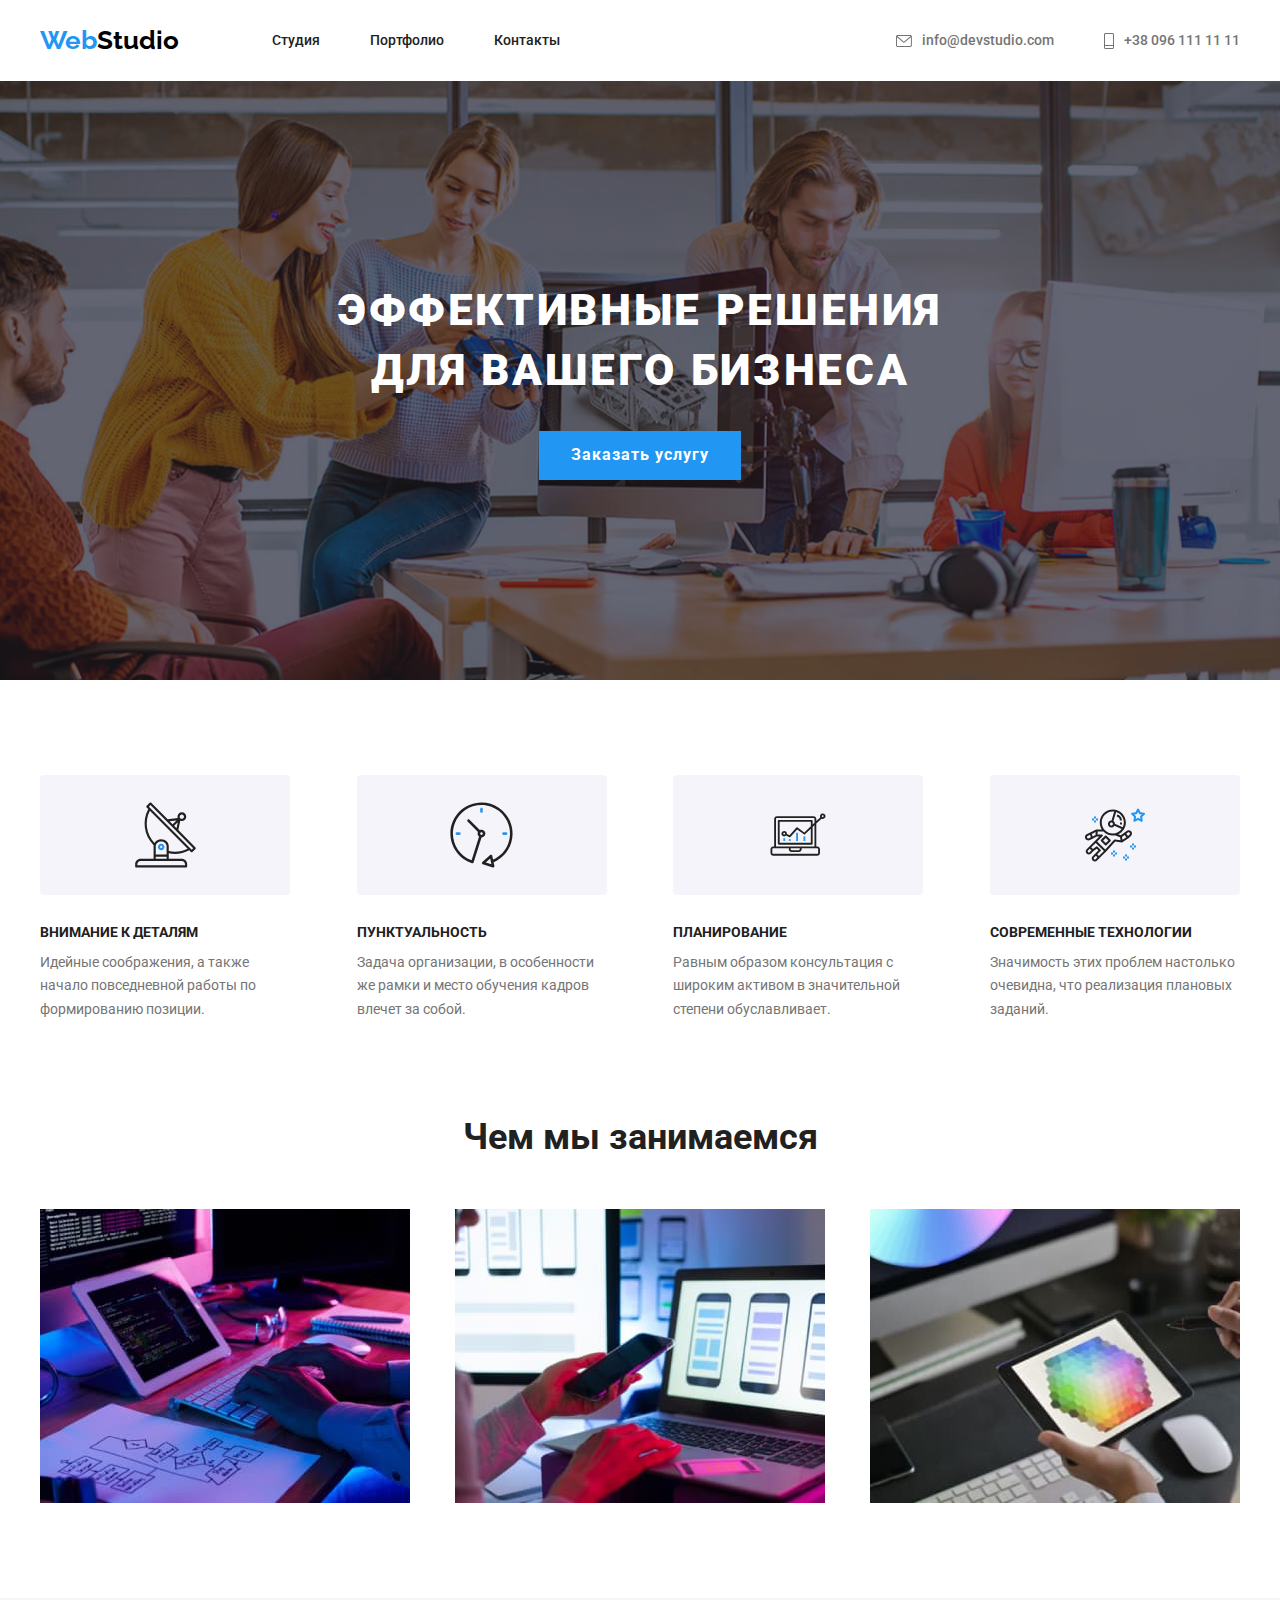
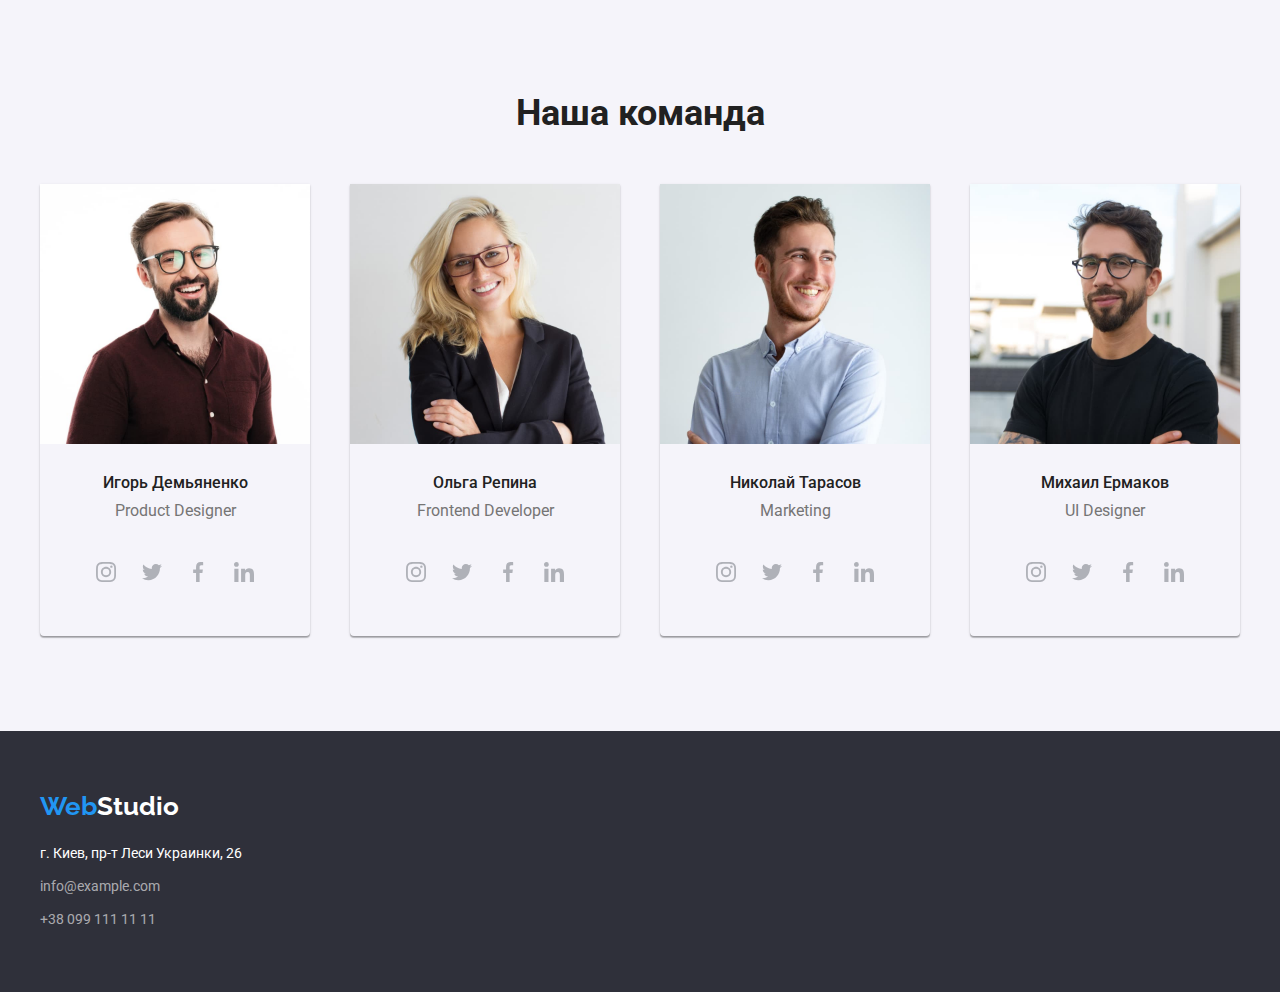
==== index.html @ 2012fc15 "добавил иконки: header, peculiarity, team" ====
<!DOCTYPE html>
<html lang="ru">

<head>
  <meta charset="UTF-8">
  <meta http-equiv="X-UA-Compatible" content="IE=edge">
  <meta name="viewport" content="width=device-width, initial-scale=1.0">
  <title>WebStudio</title>
  <link rel="preconnect" href="https://fonts.googleapis.com">
  <link rel="preconnect" href="https://fonts.gstatic.com" crossorigin>
  <link href="https://fonts.googleapis.com/css2?family=Raleway:wght@700&family=Roboto:wght@400;500;700;900&display=swap"
    rel="stylesheet">
  <link rel="stylesheet" href="css/reset.css">
  <link rel="stylesheet" href="css/style.css">
</head>

<body>
  <header class="header">
    <div class="container">
      <div class="header__inner">
        <a class="header__logo logo" href="./index.html">
          Web<span>Studio</span>
        </a>
        <nav class="header__menu">
          <ul class="header__menu-list">
            <li class="header__menu-item">
              <a class="header__menu-link" href="#">Студия</a>
            </li>
            <li class="header__menu-item">
              <a class="header__menu-link" href="./portfolio.html">Портфолио</a>
            </li>
            <li class="header__menu-item">
              <a class="header__menu-link" href="#">Контакты</a>
            </li>
          </ul>
        </nav>
        <ul class="header__contacts">
          <li class="header__contacts-item">
            <a class="header__contacts-link" href="mailto:info@devstudio.com">
              <svg class="header__contacts-icon" width="16" height="12">
                <use href="./images/sprites/header-defs.svg#icon-email"></use>
              </svg>
              info@devstudio.com
            </a>
          </li>
          <li class="header__contacts-item">
            <a class="header__contacts-link" href="tel:+380961111111">
              <svg class="header__contacts-icon" width="10" height="16">
                <use href="./images/sprites/header-defs.svg#icon-mobile"></use>
              </svg>
              +38 096 111 11 11
            </a>
          </li>
        </ul>
      </div>
    </div>
  </header>
  <main>
    <section class="hero">
      <h1 class="hero__title">Эффективные решения для вашего бизнеса</h1>
      <button class="hero__button" type="button">Заказать услугу</button>
    </section>
    <section class="peculiarity">
      <div class="container">
        <h2 class="visually-hidden">Особенности</h2>
        <ul class="peculiarity__list">
          <li class="peculiarity__item">
            <div class="peculiarity__content">
              <svg class="peculiarity__icon" width="65" height="70">
                <use href="./images/sprites/peculiarity.svg#icon-antenna"></use>
              </svg>
            </div>
            <h3 class="peculiarity__title">
              Внимание к деталям
            </h3>
            <p class="peculiarity__text">
              Идейные соображения, а также начало повседневной работы по формированию позиции.
            </p>
          </li>
          <li class="peculiarity__item">
            <div class="peculiarity__content">
              <svg class="peculiarity__icon" width="65" height="70">
                <use href="./images/sprites/peculiarity.svg#icon-clock"></use>
              </svg>
            </div>
            <h3 class="peculiarity__title">
              Пунктуальность
            </h3>
            <p class="peculiarity__text">
              Задача организации, в особенности же рамки и место обучения кадров влечет за собой.
            </p>
          </li>
          <li class="peculiarity__item">
            <div class="peculiarity__content">
              <svg class="peculiarity__icon" width="70" height="55">
                <use href="./images/sprites/peculiarity.svg#icon-monitor"></use>
              </svg>
            </div>
            <h3 class="peculiarity__title">
              Планирование
            </h3>
            <p class="peculiarity__text">
              Равным образом консультация с широким активом в значительной степени обуславливает.
            </p>
          </li>
          <li class="peculiarity__item">
            <div class="peculiarity__content">
              <svg class="peculiarity__icon" width="60" height="70">
                <use href="./images/sprites/peculiarity.svg#icon-astronaut"></use>
              </svg>
            </div>
            <h3 class="peculiarity__title">
              Современные технологии
            </h3>
            <p class="peculiarity__text">
              Значимость этих проблем настолько очевидна, что реализация плановых заданий.
            </p>
          </li>
        </ul>
      </div>
    </section>
    <section class="business">
      <div class="container">
        <h2 class="business__title title">Чем мы занимаемся</h2>
        <ul class="business__list">
          <li class="business__item">
            <img class="business__img" src="images/dev.jpg" width="370" alt="изображение разработки">
          </li>
          <li class="business__item">
            <img class="business__img" src="images/device.jpg" width="370" alt="изображение совместимости гаджетов">
          </li>
          <li class="business__item">
            <img class="business__img" src="images/function.jpg" width="370" alt="изображение функционала">
          </li>
        </ul>
      </div>
    </section>
    <section class="team">
      <div class="container">
        <h2 class="team__title title">Наша команда</h2>
        <ul class="team__list">
          <li class="team__item">
            <img class="team__img" src="./images/team-1.jpg" width="270" alt="изображение специалиста">
            <div class="team__inner">
              <h3 class="team__title-name">
                Игорь Демьяненко
              </h3>
              <p class="team__text">
                Product Designer
              </p>
              <ul class="social">
                <li class="social__item">
                  <a class="social__link" href="#">
                    <svg class="social__icon" width="20" height="20">
                      <use href="./images/sprites/social.svg#icon-inst"></use>
                    </svg>
                  </a>
                </li>
                <li class="social__item">
                  <a class="social__link" href="#">
                    <svg class="social__icon" width="20" height="20">
                      <use href="./images/sprites/social.svg#icon-twit"></use>
                    </svg>
                  </a>
                </li>
                <li class="social__item">
                  <a class="social__link" href="#">
                    <svg class="social__icon" width="20" height="20">
                      <use href="./images/sprites/social.svg#icon-fb"></use>
                    </svg>
                  </a>
                </li>
                <li class="social__item">
                  <a class="social__link" href="#">
                    <svg class="social__icon" width="20" height="20">
                      <use href="./images/sprites/social.svg#icon-in"></use>
                    </svg>
                  </a>
                </li>
              </ul>
            </div>
          </li>
          <li class="team__item">
            <img class="team__img" src="./images/team-2.jpg" width="270" alt="изображение специалиста">
            <div class="team__inner">
              <h3 class="team__title-name">
                Ольга Репина
              </h3>
              <p class="team__text">
                Frontend Developer
              </p>
              <ul class="social">
                <li class="social__item">
                  <a class="social__link" href="#">
                    <svg class="social__icon" width="20" height="20">
                      <use href="./images/sprites/social.svg#icon-inst"></use>
                    </svg>
                  </a>
                </li>
                <li class="social__item">
                  <a class="social__link" href="#">
                    <svg class="social__icon" width="20" height="20">
                      <use href="./images/sprites/social.svg#icon-twit"></use>
                    </svg>
                  </a>
                </li>
                <li class="social__item">
                  <a class="social__link" href="#">
                    <svg class="social__icon" width="20" height="20">
                      <use href="./images/sprites/social.svg#icon-fb"></use>
                    </svg>
                  </a>
                </li>
                <li class="social__item">
                  <a class="social__link" href="#">
                    <svg class="social__icon" width="20" height="20">
                      <use href="./images/sprites/social.svg#icon-in"></use>
                    </svg>
                  </a>
                </li>
              </ul>
            </div>
          </li>
          <li class="team__item">
            <img class="team__img" src="./images/team-3.jpg" width="270" alt="изображение специалиста">
            <div class="team__inner">
              <h3 class="team__title-name">
                Николай Тарасов
              </h3>
              <p class="team__text">
                Marketing
              </p>
              <ul class="social">
                <li class="social__item">
                  <a class="social__link" href="#">
                    <svg class="social__icon" width="20" height="20">
                      <use href="./images/sprites/social.svg#icon-inst"></use>
                    </svg>
                  </a>
                </li>
                <li class="social__item">
                  <a class="social__link" href="#">
                    <svg class="social__icon" width="20" height="20">
                      <use href="./images/sprites/social.svg#icon-twit"></use>
                    </svg>
                  </a>
                </li>
                <li class="social__item">
                  <a class="social__link" href="#">
                    <svg class="social__icon" width="20" height="20">
                      <use href="./images/sprites/social.svg#icon-fb"></use>
                    </svg>
                  </a>
                </li>
                <li class="social__item">
                  <a class="social__link" href="#">
                    <svg class="social__icon" width="20" height="20">
                      <use href="./images/sprites/social.svg#icon-in"></use>
                    </svg>
                  </a>
                </li>
              </ul>
            </div>
          </li>
          <li class="team__item">
            <img class="team__img" src="./images/team-4.jpg" width="270" alt="изображение специалиста">
            <div class="team__inner">
              <h3 class="team__title-name">
                Михаил Ермаков
              </h3>
              <p class="team__text">
                UI Designer
              </p>
              <ul class="social">
                <li class="social__item">
                  <a class="social__link" href="#">
                    <svg class="social__icon" width="20" height="20">
                      <use href="./images/sprites/social.svg#icon-inst"></use>
                    </svg>
                  </a>
                </li>
                <li class="social__item">
                  <a class="social__link" href="#">
                    <svg class="social__icon" width="20" height="20">
                      <use href="./images/sprites/social.svg#icon-twit"></use>
                    </svg>
                  </a>
                </li>
                <li class="social__item">
                  <a class="social__link" href="#">
                    <svg class="social__icon" width="20" height="20">
                      <use href="./images/sprites/social.svg#icon-fb"></use>
                    </svg>
                  </a>
                </li>
                <li class="social__item">
                  <a class="social__link" href="#">
                    <svg class="social__icon" width="20" height="20">
                      <use href="./images/sprites/social.svg#icon-in"></use>
                    </svg>
                  </a>
                </li>
              </ul>
            </div>
          </li>
        </ul>
      </div>
    </section>
  </main>
  <footer class="footer">
    <div class="container">
      <a class="footer__logo logo" href="./index.html">
        Web<span>Studio</span>
      </a>
      <address class="footer__address">
        <ul class="footer__list">
          <li class="footer__item">
            <a class="footer__link footer__address-link" href="#">г. Киев, пр-т Леси Украинки, 26</a>
          </li>
          <li class="footer__item">
            <a class="footer__link" href="mailto:info@example.com">info@example.com</a>
          </li>
          <li class="footer__item">
            <a class="footer__link" href="tel:+380991111111">+38 099 111 11 11</a>
          </li>
        </ul>
      </address>
    </div>
  </footer>
</body>

</html>
---- css/style.css ----
/* __GLOBAL__*/

:root {
  --main-color: #757575;
  --secondary-color: #212121;
}

body {
  background-color: #FFFFFF;
  color: var(--main-color);

  font-family: 'Roboto','sans-serif';

  font-weight: 400;
  font-size: 14px;
  line-height: 1.14;

}

.visually-hidden {
  position: absolute;
  width: 1px;
  height: 1px;
  margin: -1px;
  border: 0;
  padding: 0;
  white-space: nowrap;
  clip-path: inset(100%);
  clip: rect(0 0 0 0);
  overflow: hidden;
}

.container {
  max-width: 1200px;
  margin: 0 auto;
}

.title {
  color: var(--secondary-color);

  font-size: 36px;
  line-height: 1.16;
  margin-bottom: 50px;

  text-align: center;
}

/* __HEADER__*/

.header {
  padding: 25px 15px;
}

.header__inner {
  display: flex;
  align-items: center;
}

.logo {
  font-family: 'Raleway','sans-serif';

  font-weight: 700;
  font-size: 26px;
  line-height: 1.2;

  text-decoration: none;
  color: #2196F3;
}

.header__logo {
  margin-right: 93px;
}

.header__logo > span {
  color: #000000;
}

.header__menu-list {
  display: flex;
}

.header__menu-item:not(:last-child) {
  margin-right: 50px;
}

.header__menu-link {
  color: var(--secondary-color);

  font-weight: 500;

  transition: color 0.5s;
}

.header__menu-link:hover,
.header__contacts-link:hover {
  color: #2196F3;
}

.header__menu-link:focus,
.header__contacts-link:focus {
  color: #FFFFFF;
  background-color: #2196F3;
  outline-color: #2196F3;
}

.header__contacts {
  display: flex;
  margin-left: auto;
}

.header__contacts-item + .header__contacts-item {
  margin-left: 50px;
}

.header__contacts-link {
  display: flex;
  align-items: center;

  color: var(--main-color);
  font-weight: 500;

  transition: color 0.5s;
}

.header__contacts-icon {
  fill: #757575;
  margin-right: 10px;
}

.header__contacts-link:hover .header__contacts-icon {
  fill: #2196F3;
}

/*__HERO__*/

.hero {
  text-align: center;
  padding: 200px 0;
  background: linear-gradient(rgba(47, 48, 58, 0.4), rgba(47, 48, 58, 0.4)), url('../images/hero-bg.jpg') center/cover no-repeat;
}

.hero__title {
  font-weight: 900;
  font-size: 44px;
  line-height: 1.36;
  letter-spacing: 0.06em;
  max-width: 650px;
  margin: 0 auto 30px;
  text-transform: uppercase;
  color: #FFFFFF;
}

.hero__button {
  border: none;
  padding: 10px 32px;
  cursor: pointer;
  
  font-family: inherit;
  font-size: 16px;
  line-height: 1.8;
  font-weight: 700;
  
  color: #FFFFFF;
  background-color: #2196F3;
  letter-spacing: 0.06em;
  
}

/* __PECULIARITY__*/

.peculiarity {
  padding: 95px 15px;
}

.peculiarity__list {
  display: flex;
  justify-content: space-between;
}

.peculiarity__content {
  display: flex;
  align-items: center;
  justify-content: center;

  margin-bottom: 30px;
  border-radius: 4px;
  max-width: 270px;
  height: 120px;
  background-color: #F5F4FA;
}

.peculiarity__title {
  color: var(--secondary-color);

  margin-bottom: 10px;
  font-size: inherit;
  text-transform: uppercase;
}

.peculiarity__text {
  line-height: 1.7;
  max-width: 250px;
}

/* __BUSINESS__*/

.business {
  padding: 0 15px 95px 15px;
}

.business__list {
  display: flex;
  justify-content: space-between;
}

/* __TEAM__*/

.team {
  background-color: #F5F4FA;
  padding: 95px 15px;
}

.team__list {
  display: flex;
  justify-content: space-between;
}

.team__item {
  box-shadow: 0px 1px 3px rgba(0, 0, 0, 0.12), 0px 1px 1px rgba(0, 0, 0, 0.14), 0px 2px 1px rgba(0, 0, 0, 0.2);
  border-radius: 0px 0px 4px 4px;

  max-width: 270px;
  text-align: center;
}

.team__inner {
  padding: 30px 44px 42px;
}

.team__title-name {
  font-size: 16px;
  line-height: 1.12;
  font-weight: 500;
  color: var(--secondary-color);
  margin-bottom: 10px;
}

.team__text {
  line-height: 1.1;
  font-size: 16px;
  margin-bottom: 30px;
}

.social {
  display: flex;
  justify-content: space-between;
}

.social__link {
  display: flex;
  justify-content: center;
  align-items: center;

  width: 44px;
  height: 44px;
  border-radius: 50%;
  transition: background-color 0.4s;
}

.social__link:hover {
  background-color: #2196F3;
}

.social__icon {
  transition: fill 0.4s;
}

.social__link:hover .social__icon {
  fill: #FFFFFF;
}

.social__icon {
  fill:#afb1b8;
}
/* __FOOTER__*/

.footer {
  padding: 60px 15px;
}

.footer__logo {
  display: inline-block;
  margin-bottom: 20px;
}

.footer {
  background-color: #2F303A;
}

.footer__logo > span {
  color: #FFFFFF;
}

.footer__item:not(:last-child) {
  margin-bottom: 9px;
}

.footer__link {
  color: rgba(255, 255, 255, 0.6);
  line-height: 1.7;
  font-style: normal;

  transition: color 0.5s;
}

.footer__address-link {
  color: #FFFFFF;
}

.footer__link:hover {
  color: #2196F3;
}

.footer__link:focus {
  color: #FFFFFF;
  background-color: #2196F3;
  outline-color: #2196F3;
}

/* __PORTFOLIO__*/

.portfolio {
  padding: 100px 15px 115px 15px;
  border-top: 1px solid #ECECEC;
}

.portfolio__menu-list {
  display: flex;
  justify-content: center;
  margin-bottom: 50px;
}

.portfolio__menu-item:not(:last-child) {
  margin-right: 8px;
}

.portfolio__menu-btn {
  border: none;
  color: var(--secondary-color);
  background-color: #F5F4FA;
  padding: 6px 22px;
  border-radius: 4px;
  cursor: pointer;

  font-family: inherit;
  font-size: 16px;
  line-height: 1.6;
  font-weight: 500;

  transition: color 0.5s;
}

.portfolio__menu-btn:hover {
  background-color: #2196F3;
  color: #FFFFFF;
}

.portfolio__menu-btn:focus {
  outline-color: #2196F3;
  color: #FFFFFF;
  background-color: #2196F3;
}

.portfolio__card-list {
  display: flex;
  justify-content: space-between;
  flex-wrap: wrap;
}

.portfolio__card-text {
  padding: 20px 24px;
  border: 1px solid #EEEEEE;
  border-top: unset;
}

.portfolio__card-title {
  font-size: 18px;
  line-height: 2;
  font-weight: 700;

  color: var(--secondary-color);
}

.portfolio__card-link {
  font-size: 16px;
  line-height: 1.87;
  color: inherit;
}
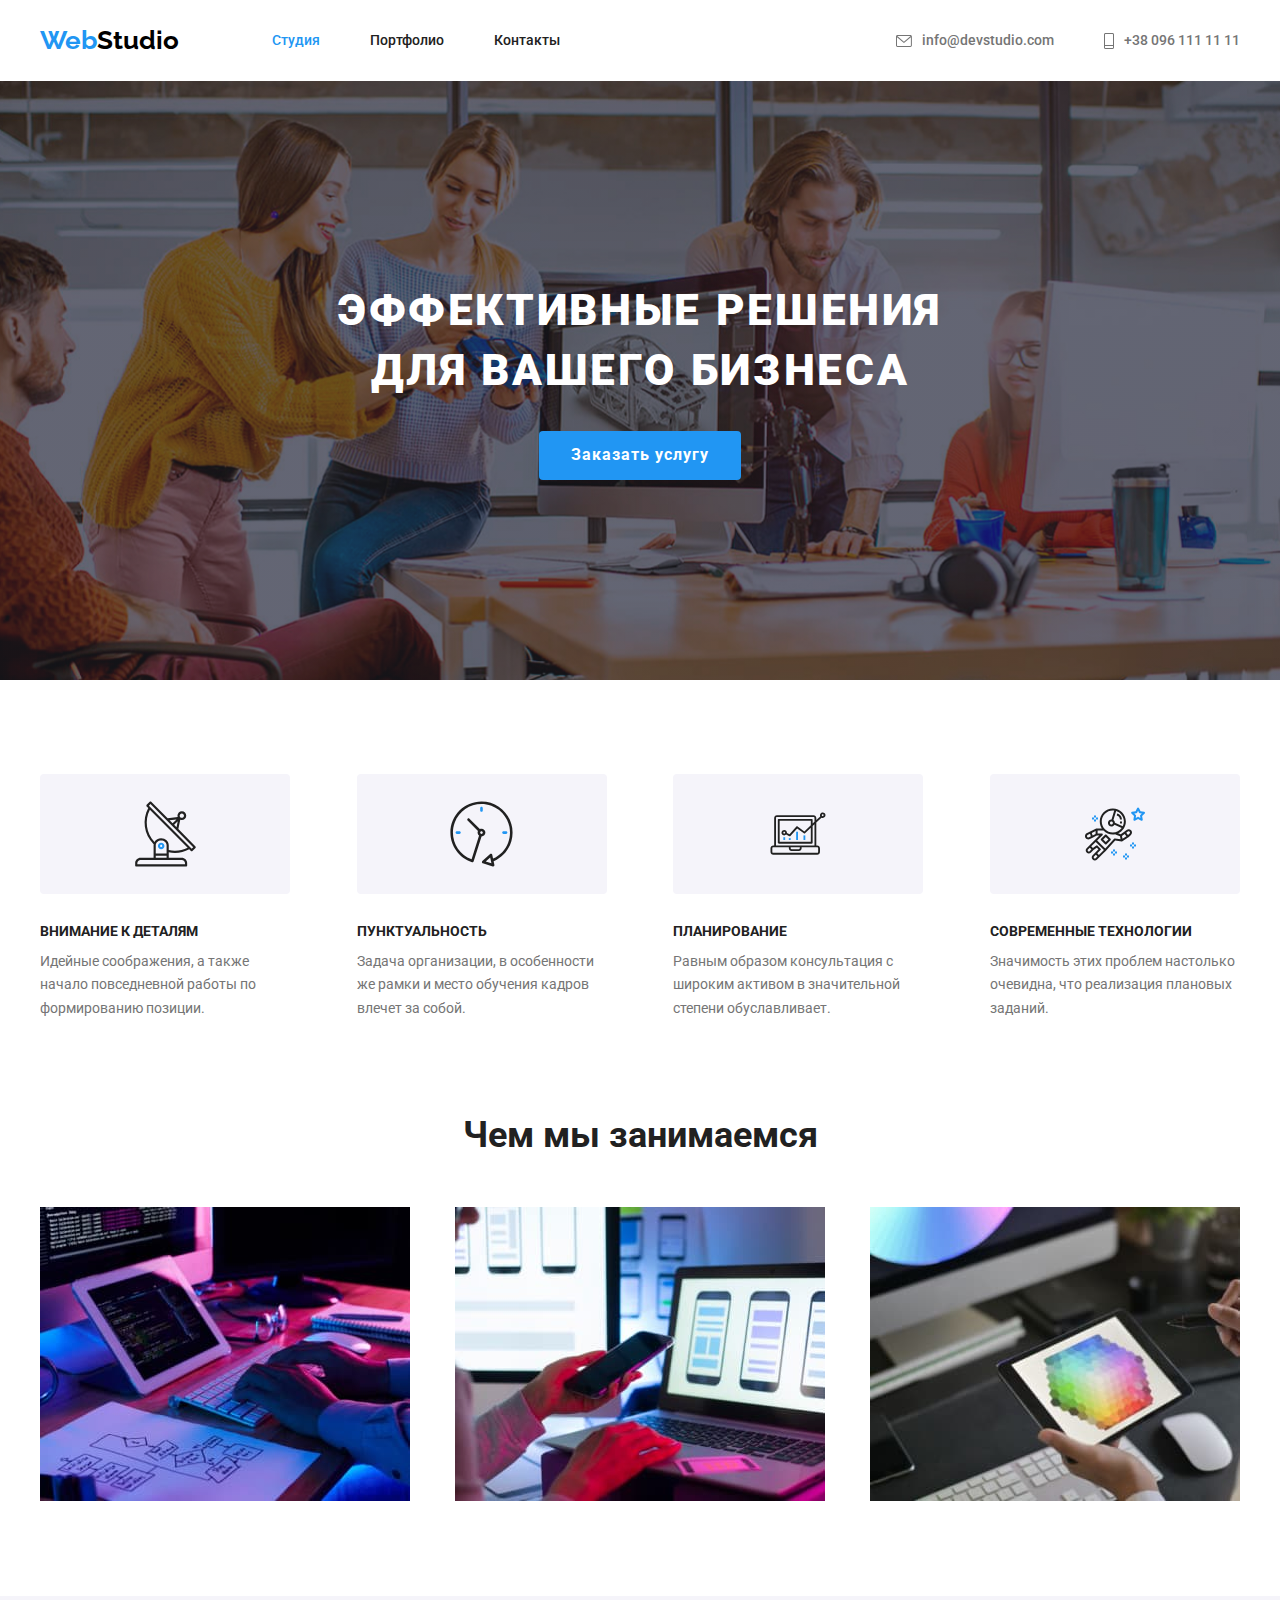
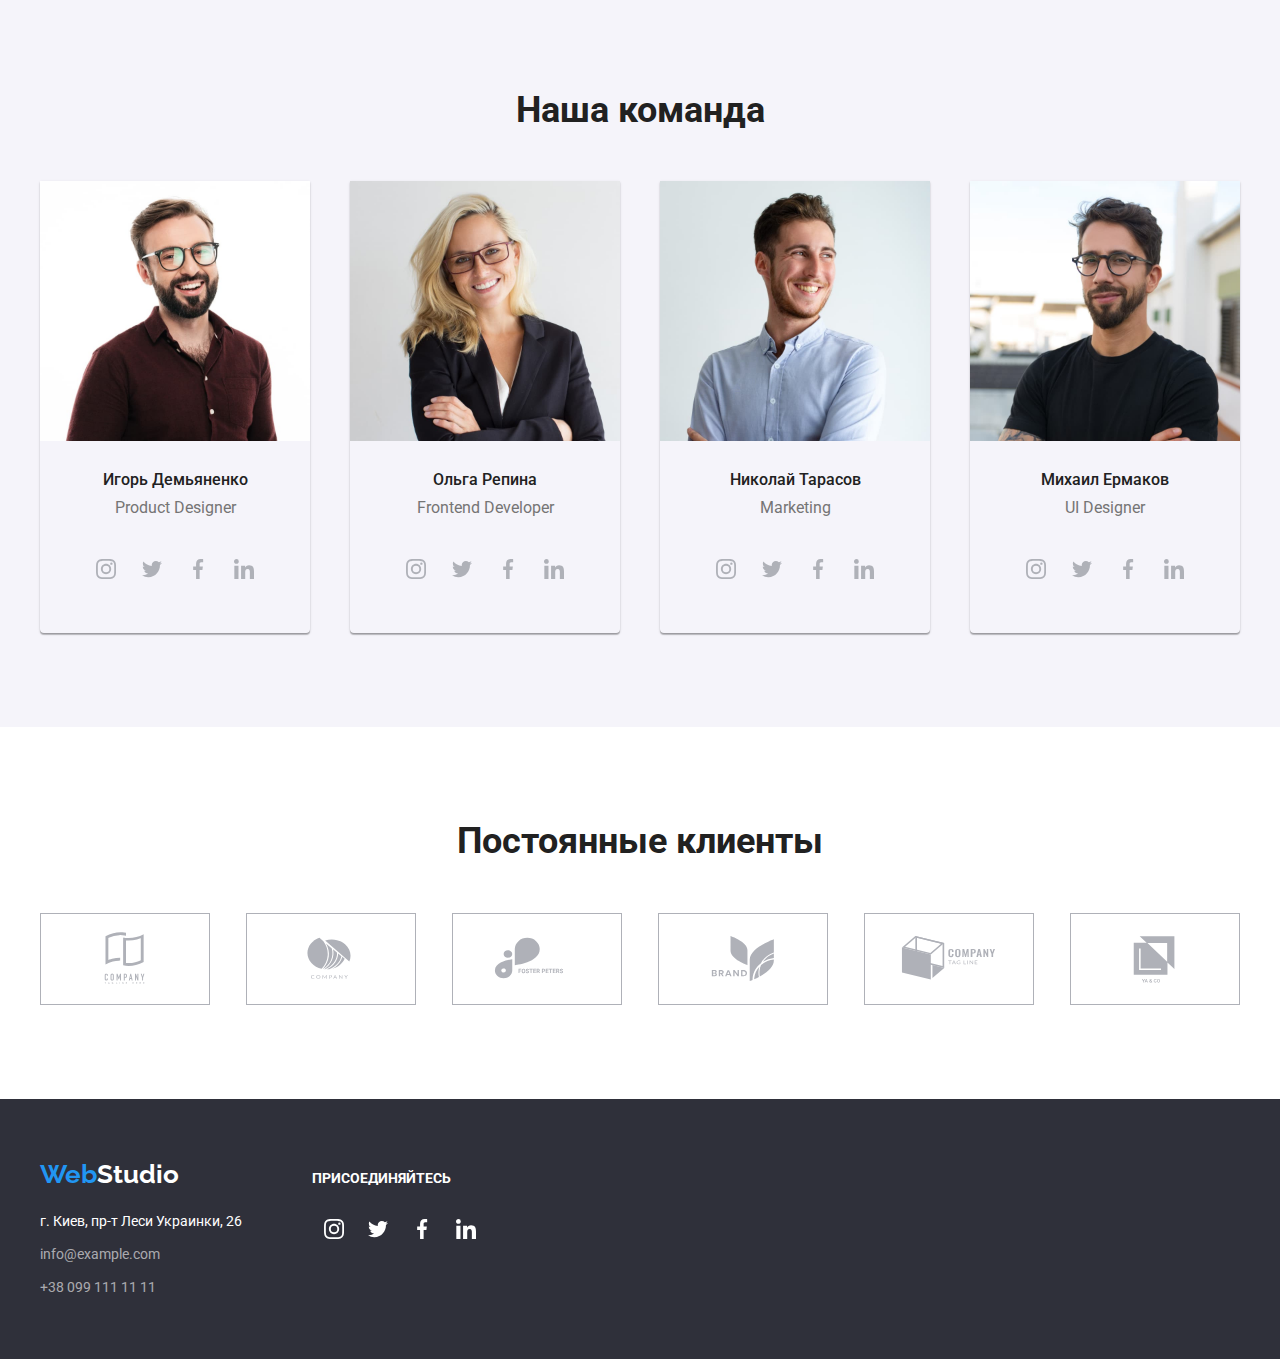
==== commit 49e9586b: "добавил спрайты. секцию клиенты и стили" ====
--- a/index.html
+++ b/index.html
@@ -24,7 +24,7 @@
         <nav class="header__menu">
           <ul class="header__menu-list">
             <li class="header__menu-item">
-              <a class="header__menu-link" href="#">Студия</a>
+              <a class="header__menu-link header__menu-link--active" href="#">Студия</a>
             </li>
             <li class="header__menu-item">
               <a class="header__menu-link" href="./portfolio.html">Портфолио</a>
@@ -60,7 +60,7 @@
       <h1 class="hero__title">Эффективные решения для вашего бизнеса</h1>
       <button class="hero__button" type="button">Заказать услугу</button>
     </section>
-    <section class="peculiarity">
+    <section class="peculiarity section">
       <div class="container">
         <h2 class="visually-hidden">Особенности</h2>
         <ul class="peculiarity__list">
@@ -135,7 +135,7 @@
         </ul>
       </div>
     </section>
-    <section class="team">
+    <section class="team section">
       <div class="container">
         <h2 class="team__title title">Наша команда</h2>
         <ul class="team__list">
@@ -306,25 +306,115 @@
         </ul>
       </div>
     </section>
+    <section class="customers section">
+      <div class="container">
+        <h2 class="customers__title title">
+          Постоянные клиенты
+        </h2>
+        <ul class="customers__list">
+          <li class="customers__item">
+            <a class="customers__link" href="#">
+              <svg class="customers__icon" width="106" height="60">
+                <use href="./images/sprites/comp.svg#icon-comp-1"></use>
+              </svg>
+            </a>
+          </li>
+          <li class="customers__item">
+            <a class="customers__link" href="#">
+              <svg class="customers__icon" width="106" height="60">
+                <use href="./images/sprites/comp.svg#icon-comp-2"></use>
+              </svg>
+            </a>
+          </li>
+          <li class="customers__item">
+            <a class="customers__link" href="#">
+              <svg class="customers__icon" width="106" height="60">
+                <use href="./images/sprites/comp.svg#icon-comp-3"></use>
+              </svg>
+            </a>
+          </li>
+          <li class="customers__item">
+            <a class="customers__link" href="#">
+              <svg class="customers__icon" width="106" height="60">
+                <use href="./images/sprites/comp.svg#icon-comp-4"></use>
+              </svg>
+            </a>
+          </li>
+          <li class="customers__item">
+            <a class="customers__link" href="#">
+              <svg class="customers__icon" width="106" height="60">
+                <use href="./images/sprites/comp.svg#icon-comp-5"></use>
+              </svg>
+            </a>
+          </li>
+          <li class="customers__item">
+            <a class="customers__link" href="#">
+              <svg class="customers__icon" width="106" height="60">
+                <use href="./images/sprites/comp.svg#icon-comp-6"></use>
+              </svg>
+            </a>
+          </li>
+        </ul>
+    </section>
+    </div>
   </main>
   <footer class="footer">
     <div class="container">
-      <a class="footer__logo logo" href="./index.html">
-        Web<span>Studio</span>
-      </a>
-      <address class="footer__address">
-        <ul class="footer__list">
-          <li class="footer__item">
-            <a class="footer__link footer__address-link" href="#">г. Киев, пр-т Леси Украинки, 26</a>
-          </li>
-          <li class="footer__item">
-            <a class="footer__link" href="mailto:info@example.com">info@example.com</a>
-          </li>
-          <li class="footer__item">
-            <a class="footer__link" href="tel:+380991111111">+38 099 111 11 11</a>
-          </li>
-        </ul>
-      </address>
+      <div class="footer__inner">
+        <div class="footer__addresses">
+          <a class="footer__logo logo" href="./index.html">
+            Web<span>Studio</span>
+          </a>
+          <address class="footer__address">
+            <ul class="footer__list">
+              <li class="footer__item">
+                <a class="footer__link footer__address-link" href="#">г. Киев, пр-т Леси Украинки, 26</a>
+              </li>
+              <li class="footer__item">
+                <a class="footer__link" href="mailto:info@example.com">info@example.com</a>
+              </li>
+              <li class="footer__item">
+                <a class="footer__link" href="tel:+380991111111">+38 099 111 11 11</a>
+              </li>
+            </ul>
+          </address>
+        </div>
+        <div class="socials">
+          <p class="socials__text">
+            присоединяйтесь
+          </p>
+          <ul class="social">
+            <li class="social__item">
+              <a class="social__link" href="#">
+                <svg class="social__icon social__icon--footer" width="20" height="20">
+                  <use href="./images/sprites/social.svg#icon-inst"></use>
+                </svg>
+              </a>
+            </li>
+            <li class="social__item">
+              <a class="social__link" href="#">
+                <svg class="social__icon social__icon--footer" width="20" height="20">
+                  <use href="./images/sprites/social.svg#icon-twit"></use>
+                </svg>
+              </a>
+            </li>
+            <li class="social__item">
+              <a class="social__link" href="#">
+                <svg class="social__icon social__icon--footer" width="20" height="20">
+                  <use href="./images/sprites/social.svg#icon-fb"></use>
+                </svg>
+              </a>
+            </li>
+            <li class="social__item">
+              <a class="social__link" href="#">
+                <svg class="social__icon social__icon--footer" width="20" height="20">
+                  <use href="./images/sprites/social.svg#icon-in"></use>
+                </svg>
+              </a>
+            </li>
+          </ul>
+        </div>
+      </div>
     </div>
   </footer>
 </body>
--- a/css/style.css
+++ b/css/style.css
@@ -3,6 +3,7 @@
 :root {
   --main-color: #757575;
   --secondary-color: #212121;
+  --accent-color: #2196F3;
 }
 
 body {
@@ -35,6 +36,10 @@
   margin: 0 auto;
 }
 
+.section {
+  padding: 94px 15px;
+}
+
 .title {
   color: var(--secondary-color);
 
@@ -64,7 +69,7 @@
   line-height: 1.2;
 
   text-decoration: none;
-  color: #2196F3;
+  color: var(--accent-color);
 }
 
 .header__logo {
@@ -93,14 +98,18 @@
 
 .header__menu-link:hover,
 .header__contacts-link:hover {
-  color: #2196F3;
+  color: var(--accent-color);
 }
 
 .header__menu-link:focus,
 .header__contacts-link:focus {
   color: #FFFFFF;
-  background-color: #2196F3;
-  outline-color: #2196F3;
+  background-color: var(--accent-color);
+  outline-color: var(--accent-color);
+}
+
+.header__menu-link--active {
+  color: var(--accent-color);
 }
 
 .header__contacts {
@@ -128,7 +137,7 @@
 }
 
 .header__contacts-link:hover .header__contacts-icon {
-  fill: #2196F3;
+  fill: var(--accent-color);
 }
 
 /*__HERO__*/
@@ -161,16 +170,12 @@
   font-weight: 700;
   
   color: #FFFFFF;
-  background-color: #2196F3;
+  background-color: var(--accent-color);
   letter-spacing: 0.06em;
-  
+  border-radius: 4px;
 }
 
 /* __PECULIARITY__*/
-
-.peculiarity {
-  padding: 95px 15px;
-}
 
 .peculiarity__list {
   display: flex;
@@ -217,11 +222,11 @@
 
 .team {
   background-color: #F5F4FA;
-  padding: 95px 15px;
 }
 
 .team__list {
   display: flex;
+  flex-wrap: wrap;
   justify-content: space-between;
 }
 
@@ -251,6 +256,8 @@
   margin-bottom: 30px;
 }
 
+/* __SOCIAL__ */
+
 .social {
   display: flex;
   justify-content: space-between;
@@ -268,7 +275,7 @@
 }
 
 .social__link:hover {
-  background-color: #2196F3;
+  background-color: var(--accent-color);
 }
 
 .social__icon {
@@ -282,6 +289,38 @@
 .social__icon {
   fill:#afb1b8;
 }
+
+/* __CUSTOMERS__ */
+
+.customers__list {
+  display: flex;
+  flex-wrap: wrap;
+  justify-content: space-between;
+}
+
+.customers__link {
+  display: flex;
+  justify-content: center;
+  align-items: center;
+  height: 92px;
+  width: 170px;
+  border: 1px solid #AFB1B8;
+  transition: all 0.4s;
+}
+
+.customers__link:hover {
+  border: 1px solid var(--accent-color);
+}
+
+.customers__icon {
+  fill: #AFB1B8;
+  transition: fill 0.4s;
+}
+
+.customers__link:hover .customers__icon {
+  fill: var(--accent-color);
+}
+
 /* __FOOTER__*/
 
 .footer {
@@ -318,13 +357,37 @@
 }
 
 .footer__link:hover {
-  color: #2196F3;
+  color: var(--accent-color);
 }
 
 .footer__link:focus {
   color: #FFFFFF;
-  background-color: #2196F3;
-  outline-color: #2196F3;
+  background-color: var(--accent-color);
+  outline-color: var(--accent-color);
+}
+
+.footer__inner {
+  display: flex;
+  align-items: baseline;
+}
+
+.footer__addresses {
+  margin-right: 70px;
+}
+
+.socials {
+  max-width: 206px;
+}
+
+.socials__text {
+  font-weight: 700;
+  color: #FFFFFF;
+  text-transform: uppercase;
+  margin-bottom: 20px;
+}
+
+.social__icon--footer {
+  fill: #FFFFFF;
 }
 
 /* __PORTFOLIO__*/
@@ -361,14 +424,14 @@
 }
 
 .portfolio__menu-btn:hover {
-  background-color: #2196F3;
+  background-color: var(--accent-color);
   color: #FFFFFF;
 }
 
 .portfolio__menu-btn:focus {
-  outline-color: #2196F3;
-  color: #FFFFFF;
-  background-color: #2196F3;
+  outline-color: var(--accent-color);
+  color: #FFFFFF;
+  background-color: var(--accent-color);
 }
 
 .portfolio__card-list {
@@ -377,7 +440,24 @@
   flex-wrap: wrap;
 }
 
-.portfolio__card-text {
+.portfolio__card-item {
+  margin-bottom: 30px;
+}
+
+.portfolio__card-item:nth-last-child(-n + 3) {
+  margin-bottom: 0;
+}
+
+.portfolio__card-link {
+  display: inline-block;
+  transition: all 0.4s;
+}
+
+.portfolio__card-link:hover {
+  box-shadow: 0px 4px 4px rgb(0 0 0 / 25%);
+}
+
+.portfolio__card-texts {
   padding: 20px 24px;
   border: 1px solid #EEEEEE;
   border-top: unset;
@@ -391,7 +471,7 @@
   color: var(--secondary-color);
 }
 
-.portfolio__card-link {
+.portfolio__card-text {
   font-size: 16px;
   line-height: 1.87;
   color: inherit;
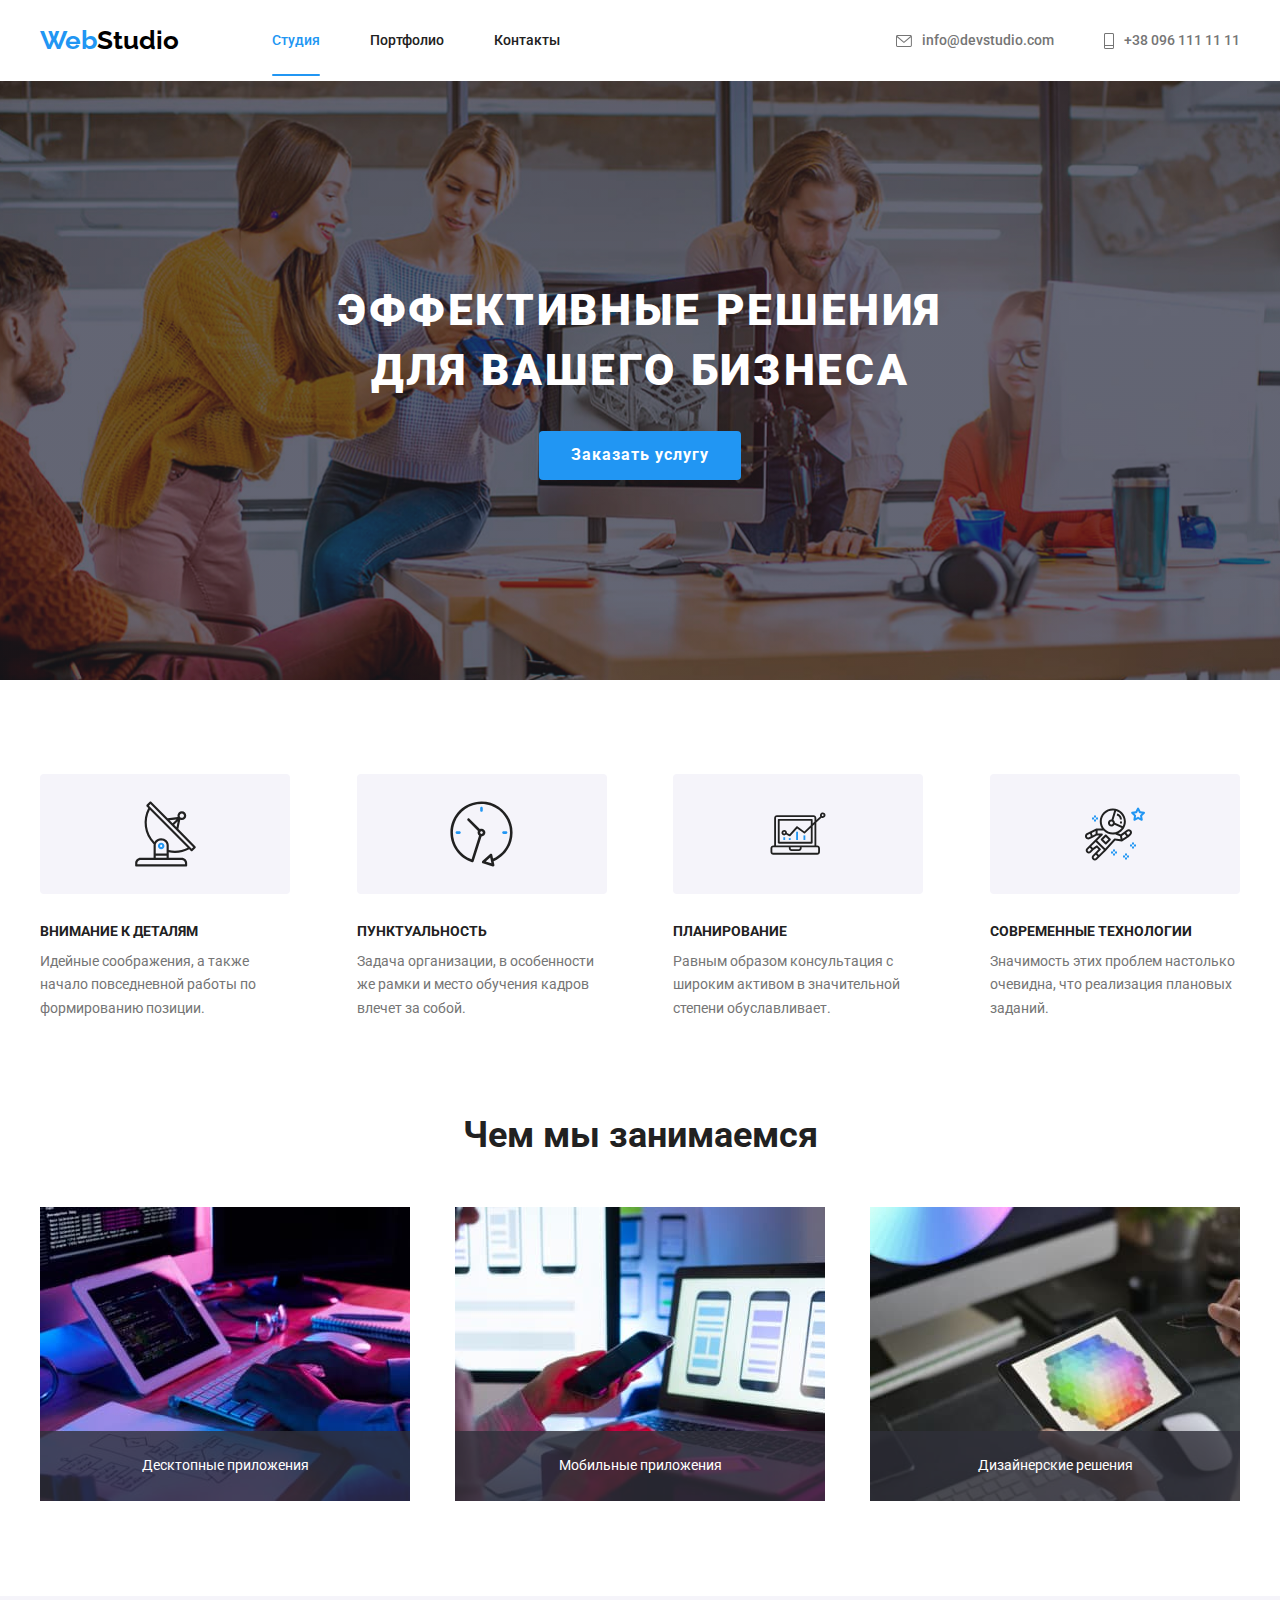
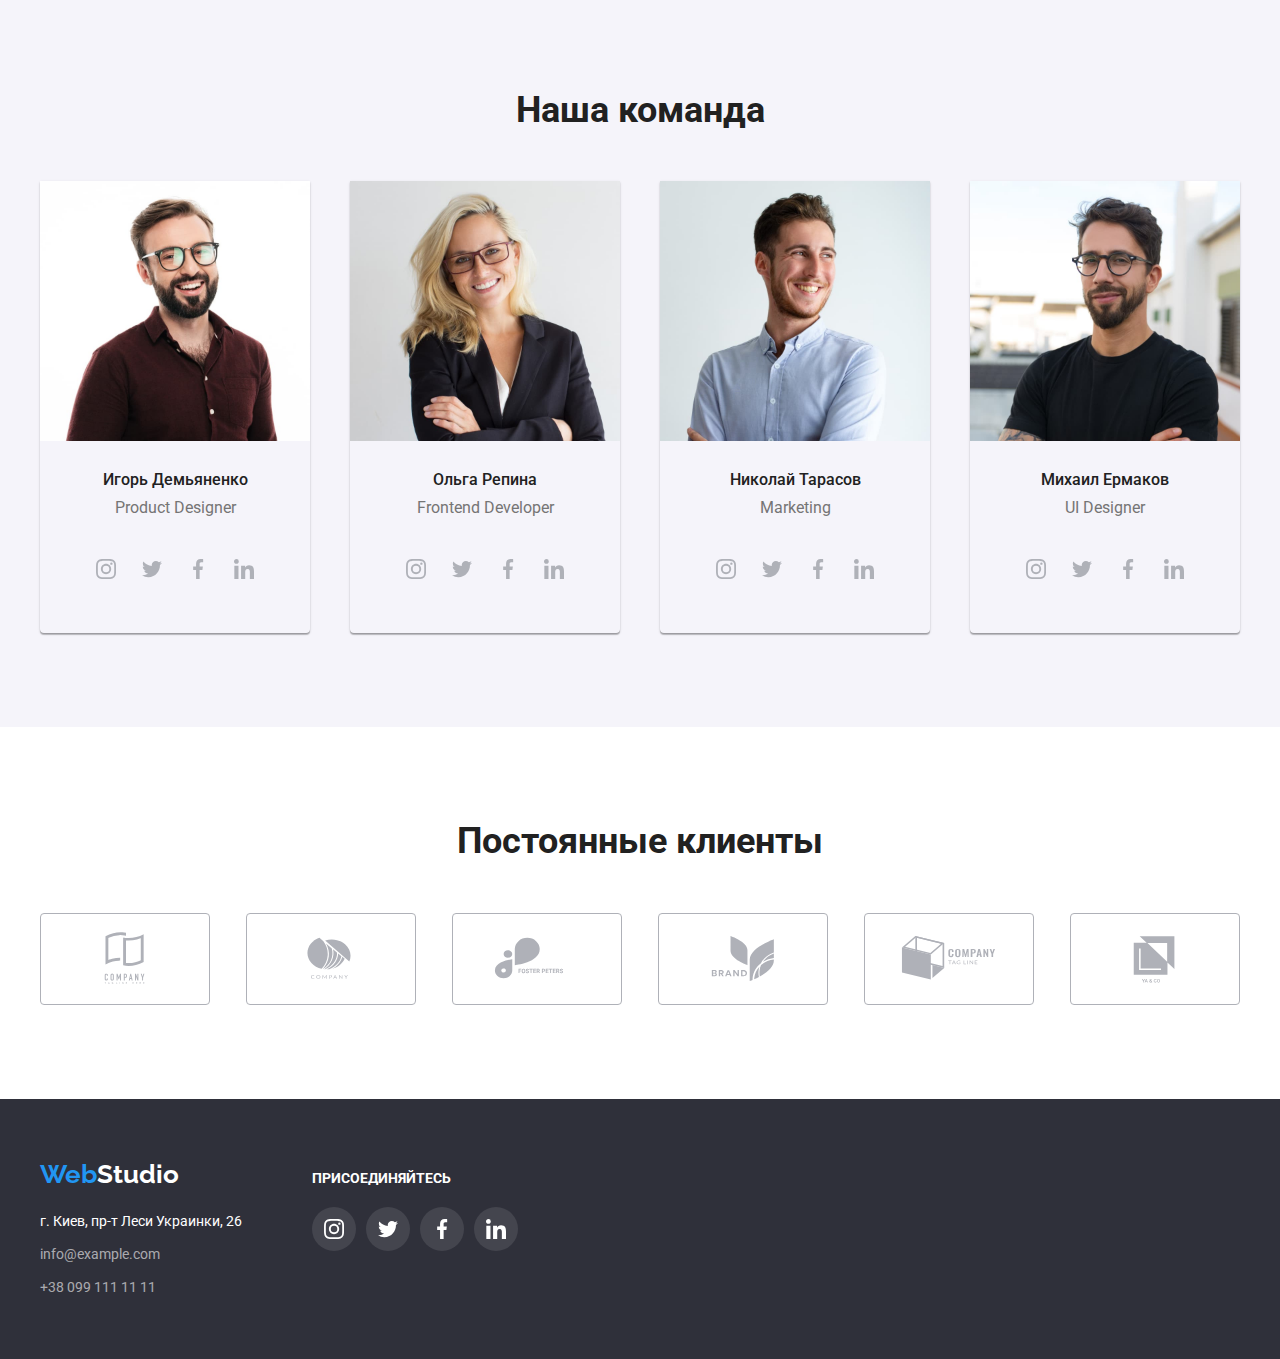
==== commit df80193d: "commit" ====
--- a/index.html
+++ b/index.html
@@ -24,7 +24,7 @@
         <nav class="header__menu">
           <ul class="header__menu-list">
             <li class="header__menu-item">
-              <a class="header__menu-link header__menu-link--active" href="#">Студия</a>
+              <a class="header__menu-link header__menu-link--active" href="./index.html">Студия</a>
             </li>
             <li class="header__menu-item">
               <a class="header__menu-link" href="./portfolio.html">Портфолио</a>
@@ -57,8 +57,13 @@
   </header>
   <main>
     <section class="hero">
+      <div class="backdrop is-hidden" data-modal>
+        <div class="modal">
+          <button class="modal__close-btn" type="button" data-modal-close></button>
+        </div>
+      </div>
       <h1 class="hero__title">Эффективные решения для вашего бизнеса</h1>
-      <button class="hero__button" type="button">Заказать услугу</button>
+      <button class="hero__button" type="button" data-modal-open>Заказать услугу</button>
     </section>
     <section class="peculiarity section">
       <div class="container">
@@ -125,12 +130,27 @@
         <ul class="business__list">
           <li class="business__item">
             <img class="business__img" src="images/dev.jpg" width="370" alt="изображение разработки">
+            <div class="business__text">
+              <h3 class="business__subtitle">
+                Десктопные приложения
+              </h3>
+            </div>
           </li>
           <li class="business__item">
             <img class="business__img" src="images/device.jpg" width="370" alt="изображение совместимости гаджетов">
+            <div class="business__text">
+              <h3 class="business__subtitle">
+                Мобильные приложения
+              </h3>
+            </div>
           </li>
           <li class="business__item">
             <img class="business__img" src="images/function.jpg" width="370" alt="изображение функционала">
+            <div class="business__text">
+              <h3 class="business__subtitle">
+                Дизайнерские решения
+              </h3>
+            </div>
           </li>
         </ul>
       </div>
@@ -355,8 +375,8 @@
             </a>
           </li>
         </ul>
+      </div>
     </section>
-    </div>
   </main>
   <footer class="footer">
     <div class="container">
@@ -384,29 +404,29 @@
             присоединяйтесь
           </p>
           <ul class="social">
-            <li class="social__item">
-              <a class="social__link" href="#">
+            <li class="social__item social__item--footer">
+              <a class="social__link social__link--footer" href="#">
                 <svg class="social__icon social__icon--footer" width="20" height="20">
                   <use href="./images/sprites/social.svg#icon-inst"></use>
                 </svg>
               </a>
             </li>
-            <li class="social__item">
-              <a class="social__link" href="#">
+            <li class="social__item social__item--footer">
+              <a class="social__link social__link--footer" href="#">
                 <svg class="social__icon social__icon--footer" width="20" height="20">
                   <use href="./images/sprites/social.svg#icon-twit"></use>
                 </svg>
               </a>
             </li>
-            <li class="social__item">
-              <a class="social__link" href="#">
+            <li class="social__item social__item--footer">
+              <a class="social__link social__link--footer" href="#">
                 <svg class="social__icon social__icon--footer" width="20" height="20">
                   <use href="./images/sprites/social.svg#icon-fb"></use>
                 </svg>
               </a>
             </li>
-            <li class="social__item">
-              <a class="social__link" href="#">
+            <li class="social__item social__item--footer">
+              <a class="social__link social__link--footer" href="#">
                 <svg class="social__icon social__icon--footer" width="20" height="20">
                   <use href="./images/sprites/social.svg#icon-in"></use>
                 </svg>
@@ -417,6 +437,7 @@
       </div>
     </div>
   </footer>
+  <script src="./js/modal.js"></script>
 </body>
 
 </html>--- a/css/style.css
+++ b/css/style.css
@@ -4,10 +4,12 @@
   --main-color: #757575;
   --secondary-color: #212121;
   --accent-color: #2196F3;
+  --main-white-color: #FFFFFF;
+  --cubic-b: cubic-bezier(0.4, 0, 0.2, 1);
 }
 
 body {
-  background-color: #FFFFFF;
+  background-color: var(--main-white-color);
   color: var(--main-color);
 
   font-family: 'Roboto','sans-serif';
@@ -89,11 +91,28 @@
 }
 
 .header__menu-link {
+  position: relative;
   color: var(--secondary-color);
 
   font-weight: 500;
-
-  transition: color 0.5s;
+  transition: color 250ms var(--cubic-b);
+}
+
+.header__menu-link::after {
+  position: absolute;
+  content: '';
+  bottom: -28px;
+  left: 0;
+  width: 100%;
+  height: 2px;
+  background-color: var(--accent-color);
+  transform: scaleX(0);
+  border-radius: 2px;
+  transition: transform 250ms var(--cubic-b);
+}
+
+.header__menu-link:hover::after {
+  transform: scaleX(1);
 }
 
 .header__menu-link:hover,
@@ -103,7 +122,7 @@
 
 .header__menu-link:focus,
 .header__contacts-link:focus {
-  color: #FFFFFF;
+  color: var(--main-white-color);
   background-color: var(--accent-color);
   outline-color: var(--accent-color);
 }
@@ -112,6 +131,16 @@
   color: var(--accent-color);
 }
 
+.header__menu-link--active::before {
+  position: absolute;
+  content: '';
+  bottom: -28px;
+  left: 0;
+  width: 100%;
+  border-bottom: 2px solid var(--accent-color);
+  border-radius: 2px;
+}
+
 .header__contacts {
   display: flex;
   margin-left: auto;
@@ -128,7 +157,7 @@
   color: var(--main-color);
   font-weight: 500;
 
-  transition: color 0.5s;
+  transition: color 250ms var(--cubic-b);
 }
 
 .header__contacts-icon {
@@ -156,7 +185,7 @@
   max-width: 650px;
   margin: 0 auto 30px;
   text-transform: uppercase;
-  color: #FFFFFF;
+  color: var(--main-white-color);
 }
 
 .hero__button {
@@ -169,10 +198,83 @@
   line-height: 1.8;
   font-weight: 700;
   
-  color: #FFFFFF;
+  color: var(--main-white-color);
   background-color: var(--accent-color);
   letter-spacing: 0.06em;
   border-radius: 4px;
+}
+
+/* __BACKDROP__*/
+
+.backdrop {
+  position: fixed;
+  width: 100%;
+  height: 100%;
+  top: 0;
+  left: 0;
+  opacity: 1;
+  background: rgba(0, 0, 0, 0.2);
+  transition: opacity 250ms var(--cubic-b);
+}
+
+.backdrop.is-hidden {
+  pointer-events: none;
+  opacity: 0;
+}
+
+.backdrop.backdrop.is-hidden .modal{
+  transform: translate(50%, -50%) scale(0.8);
+}
+
+.modal {
+  display: flex;
+  justify-content: flex-end;
+  position: absolute;
+  right: 50%;
+  top: 50%;
+
+  height: 581px;
+  width: 528px;
+  border-radius: 4px;
+  transform: translate(50%, -50%) scale(1);
+  background: #FFFFFF;
+  box-shadow: 0px 1px 3px rgba(0, 0, 0, 0.12),
+  0px 1px 1px rgba(0, 0, 0, 0.14),
+  0px 2px 1px rgba(0, 0, 0, 0.2);
+  transition: transform 250ms var(--cubic-b);
+}
+
+.modal__close-btn {
+  position: relative;
+  display: flex;
+  justify-content: center;
+  align-items: center;
+
+  width: 30px;
+  height: 30px;
+  margin-top: 8px;
+  margin-right: 8px;
+  border-radius: 50%;
+  border: 1px solid rgba(0, 0, 0, 0.1);
+  background: #FFFFFF;
+  cursor: pointer;
+}
+
+.modal__close-btn::after,
+.modal__close-btn::before {
+  position: absolute;
+  content: '';
+  height: 10px;
+  width: 2px;
+  background-color: #000000;
+}
+
+.modal__close-btn::after {
+  transform: rotate(45deg);
+}
+
+.modal__close-btn::before {
+  transform: rotate(-45deg);
 }
 
 /* __PECULIARITY__*/
@@ -216,6 +318,29 @@
 .business__list {
   display: flex;
   justify-content: space-between;
+}
+
+.business__item {
+  position: relative;
+}
+
+.business__text {
+  position: absolute;
+  bottom: 0;
+  width: 100%;
+  height: 70px;
+  color: var(--main-white-color);
+  background-color: rgba(47, 48, 58, 0.8);
+}
+
+.business__subtitle {
+  position: absolute;
+  left: 50%;
+  top: 50%;
+  transform: translate(-50%, -50%);
+  
+  font-weight: inherit;
+  font-size: inherit;
 }
 
 /* __TEAM__*/
@@ -271,7 +396,7 @@
   width: 44px;
   height: 44px;
   border-radius: 50%;
-  transition: background-color 0.4s;
+  transition: background-color 250ms var(--cubic-b);
 }
 
 .social__link:hover {
@@ -279,11 +404,11 @@
 }
 
 .social__icon {
-  transition: fill 0.4s;
+  transition: fill 250ms var(--cubic-b);
 }
 
 .social__link:hover .social__icon {
-  fill: #FFFFFF;
+  fill: var(--main-white-color);
 }
 
 .social__icon {
@@ -305,7 +430,8 @@
   height: 92px;
   width: 170px;
   border: 1px solid #AFB1B8;
-  transition: all 0.4s;
+  border-radius: 4px;
+  transition: border 250ms var(--cubic-b);
 }
 
 .customers__link:hover {
@@ -314,7 +440,7 @@
 
 .customers__icon {
   fill: #AFB1B8;
-  transition: fill 0.4s;
+  transition: fill 250ms var(--cubic-b);
 }
 
 .customers__link:hover .customers__icon {
@@ -337,7 +463,7 @@
 }
 
 .footer__logo > span {
-  color: #FFFFFF;
+  color: var(--main-white-color);
 }
 
 .footer__item:not(:last-child) {
@@ -349,11 +475,11 @@
   line-height: 1.7;
   font-style: normal;
 
-  transition: color 0.5s;
+  transition: color 250ms var(--cubic-b);
 }
 
 .footer__address-link {
-  color: #FFFFFF;
+  color: var(--main-white-color);
 }
 
 .footer__link:hover {
@@ -361,7 +487,7 @@
 }
 
 .footer__link:focus {
-  color: #FFFFFF;
+  color: var(--main-white-color);
   background-color: var(--accent-color);
   outline-color: var(--accent-color);
 }
@@ -381,13 +507,21 @@
 
 .socials__text {
   font-weight: 700;
-  color: #FFFFFF;
+  color: var(--main-white-color);
   text-transform: uppercase;
   margin-bottom: 20px;
 }
 
+.social__item--footer:not(:last-child) {
+  margin-right: 10px;
+}
+
+.social__link--footer {
+  background: rgba(255, 255, 255, 0.1);
+}
+
 .social__icon--footer {
-  fill: #FFFFFF;
+  fill: var(--main-white-color);
 }
 
 /* __PORTFOLIO__*/
@@ -420,17 +554,17 @@
   line-height: 1.6;
   font-weight: 500;
 
-  transition: color 0.5s;
+  transition: color 250ms var(--cubic-b);
 }
 
 .portfolio__menu-btn:hover {
   background-color: var(--accent-color);
-  color: #FFFFFF;
+  color: var(--main-white-color);
 }
 
 .portfolio__menu-btn:focus {
   outline-color: var(--accent-color);
-  color: #FFFFFF;
+  color: var(--main-white-color);
   background-color: var(--accent-color);
 }
 
@@ -442,6 +576,7 @@
 
 .portfolio__card-item {
   margin-bottom: 30px;
+  max-width: 370px;
 }
 
 .portfolio__card-item:nth-last-child(-n + 3) {
@@ -450,11 +585,16 @@
 
 .portfolio__card-link {
   display: inline-block;
-  transition: all 0.4s;
+  transition: box-shadow 250ms var(--cubic-b);
 }
 
 .portfolio__card-link:hover {
   box-shadow: 0px 4px 4px rgb(0 0 0 / 25%);
+}
+
+.portfolio__card-content {
+  position: relative;
+  overflow: hidden;
 }
 
 .portfolio__card-texts {
@@ -475,4 +615,32 @@
   font-size: 16px;
   line-height: 1.87;
   color: inherit;
+}
+
+.portfolio__card-overlay {
+  display: flex;
+  justify-content: center;
+  text-align: center;
+  position: absolute;
+  top: 0;
+  right: 0;
+  height: 100%;
+  background: rgba(33, 150, 243, 0.9);
+  transform: translateY(150%);
+  transition: transform 250ms var(--cubic-b);
+}
+
+.portfolio__card-link:hover .portfolio__card-overlay {
+  height: 100%;
+  transform: translateY(0);
+}
+
+.portfolio__card-overlay-text {
+  text-align: left;
+
+  font-size: 18px;
+  line-height: 1.5;
+  color: var(--main-white-color);
+  padding: 63px 24px;
+  letter-spacing: 0.03em;
 }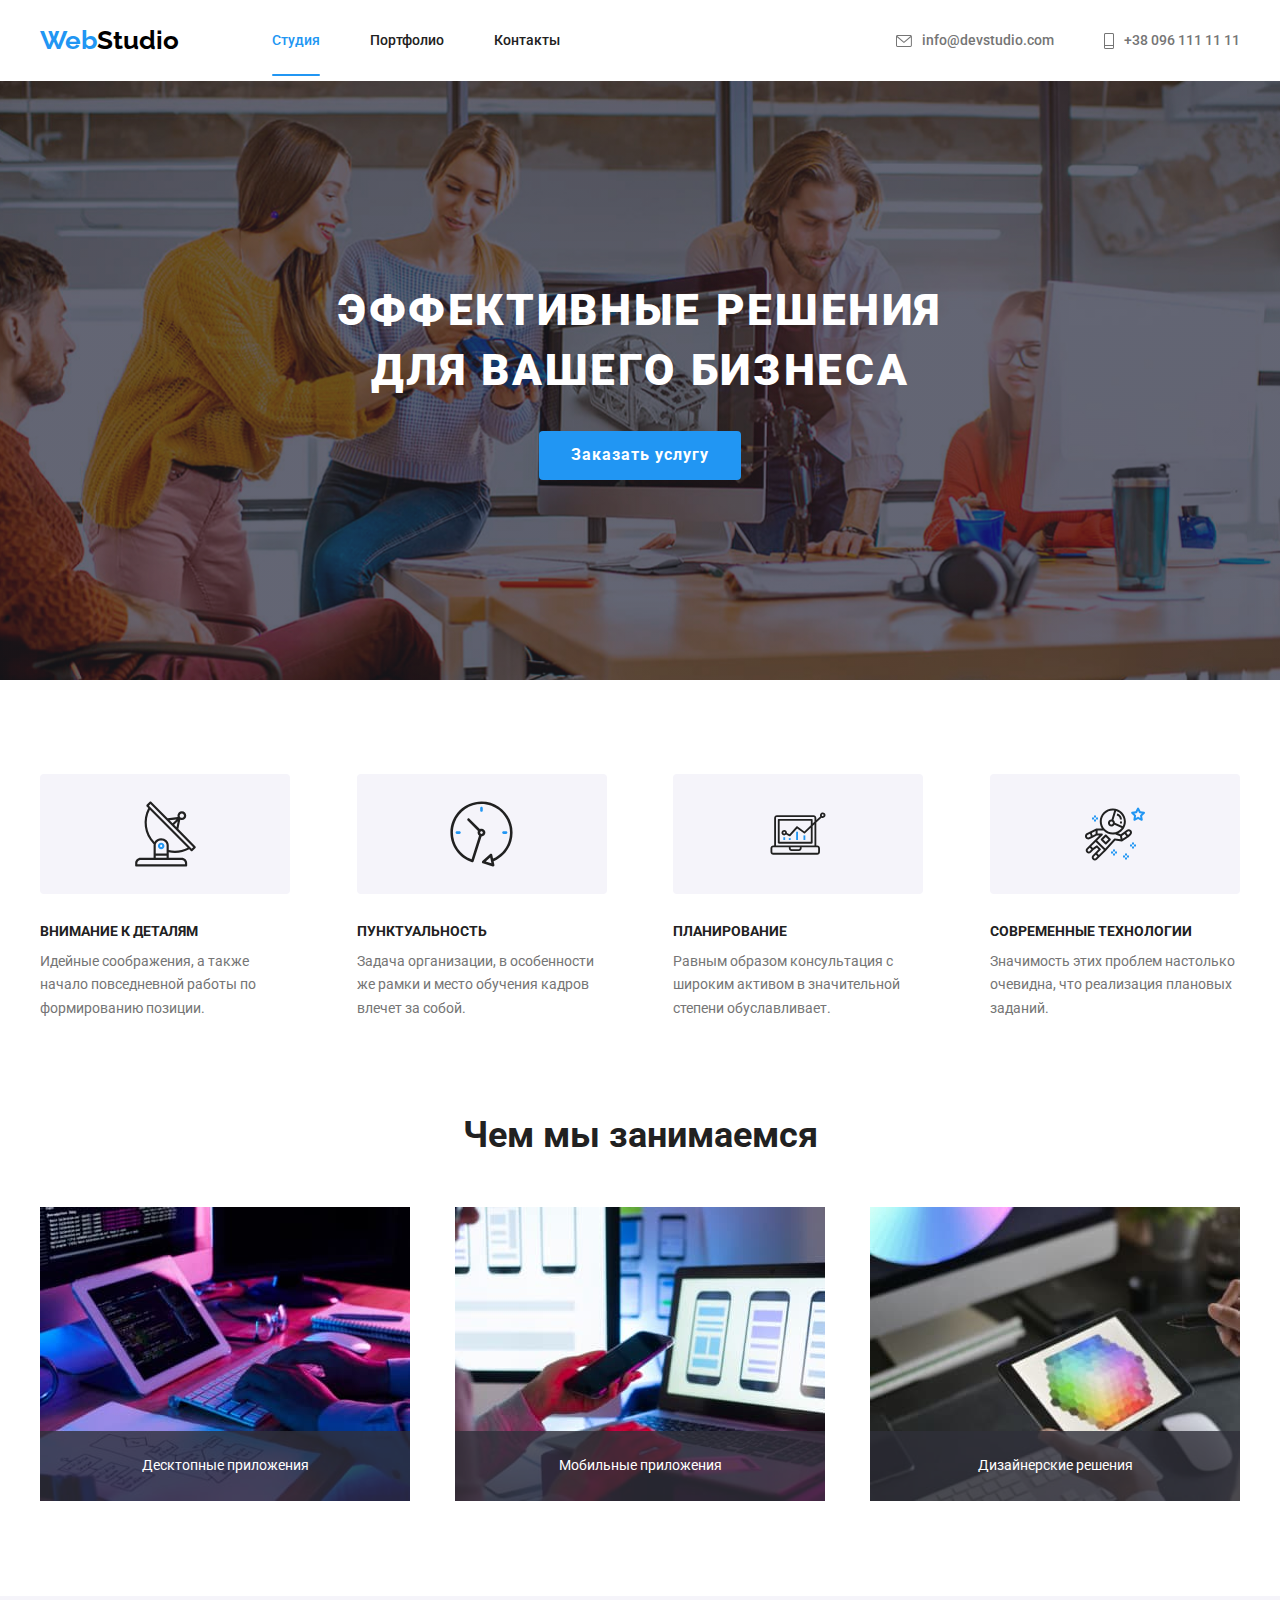
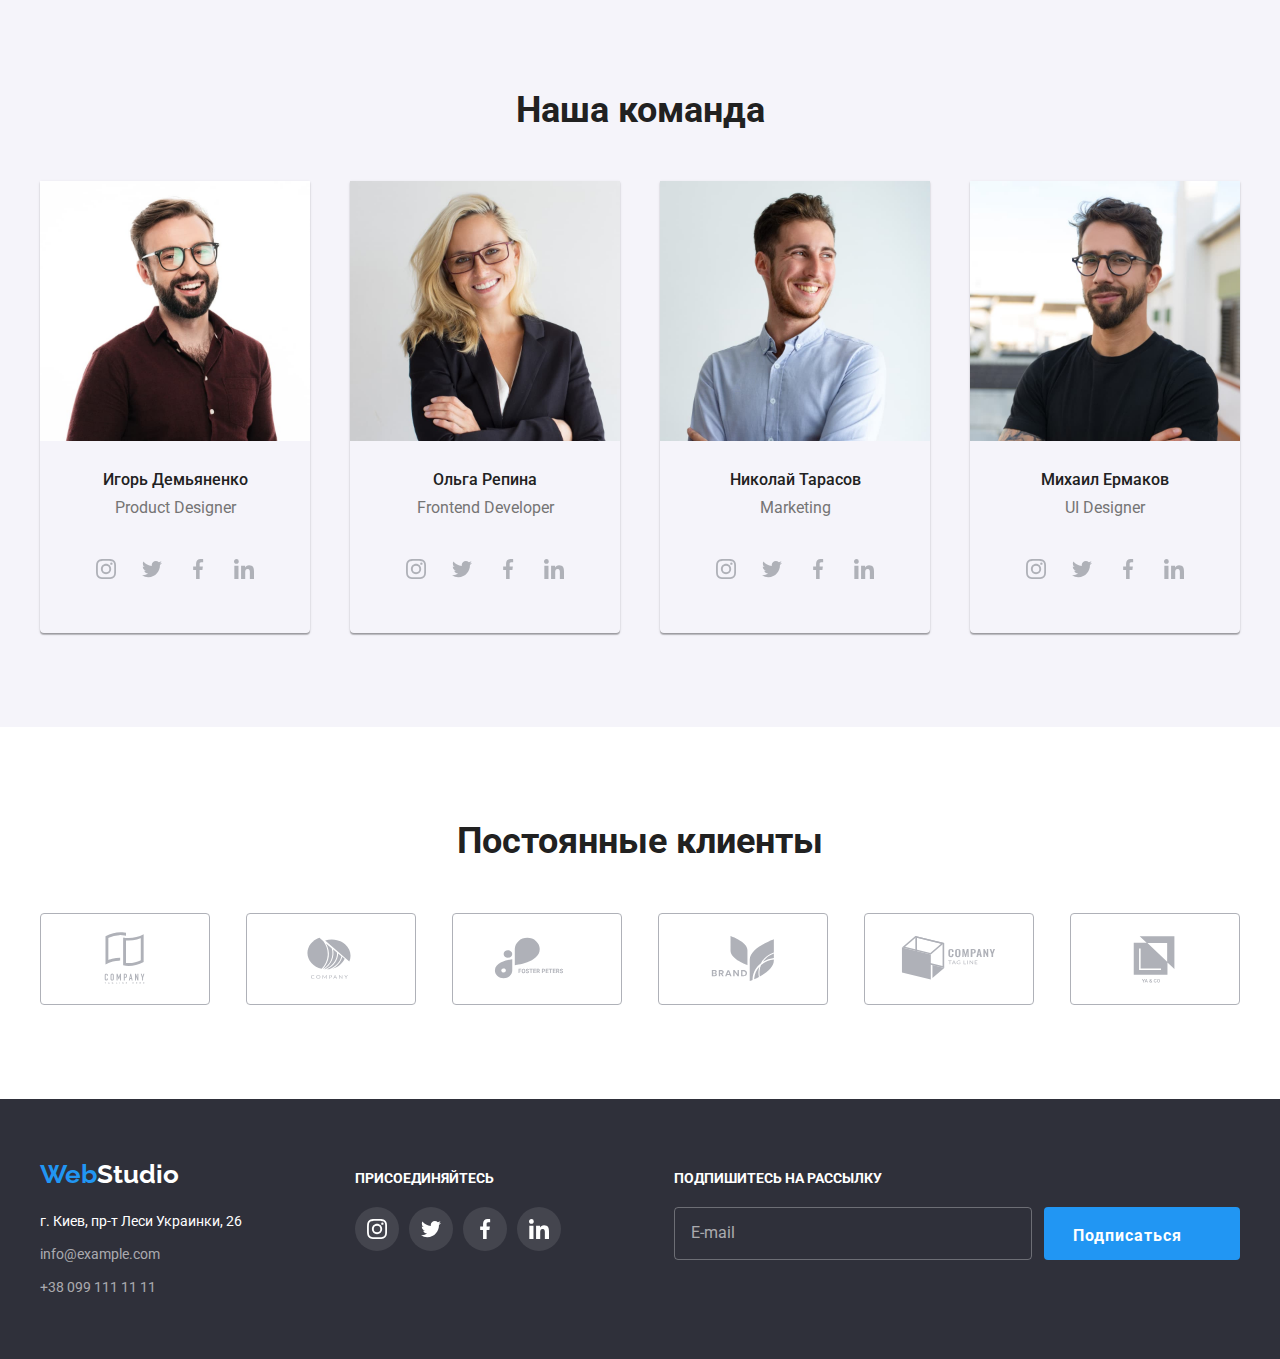
==== commit f1e4ddad: "исправлены ошибки" ====
--- a/index.html
+++ b/index.html
@@ -59,11 +59,11 @@
     <section class="hero">
       <div class="backdrop is-hidden" data-modal>
         <div class="modal">
-          <button class="modal__close-btn" type="button" data-modal-close></button>
+          <span class="modal__close" data-modal-close></span>
         </div>
       </div>
       <h1 class="hero__title">Эффективные решения для вашего бизнеса</h1>
-      <button class="hero__button" type="button" data-modal-open>Заказать услугу</button>
+      <button class="hero__button btn" type="button" data-modal-open>Заказать услугу</button>
     </section>
     <section class="peculiarity section">
       <div class="container">
@@ -434,6 +434,21 @@
             </li>
           </ul>
         </div>
+        <div class="footer__subscr">
+          <p class="footer__subscr-text">
+            Подпишитесь на рассылку
+          </p>
+          <form class="footer__subscr-form">
+            <label class="visually-hidden" for="email">введите ваш почтовый адрес</label>
+            <input class="footer__subscr-input" id="email" type="text" name="email" placeholder="E-mail" required>
+            <button class="footer__subscr-btn btn" type="submit">
+              Подписаться
+              <svg class="footer__subscr-icon" width="24" height="24">
+                <use href="./images/sprites/form-icons.svg#"></use>
+              </svg>
+            </button>
+          </form>
+        </div>
       </div>
     </div>
   </footer>
--- a/css/style.css
+++ b/css/style.css
@@ -52,6 +52,19 @@
   text-align: center;
 }
 
+.btn {
+  border: none;
+  font-family: inherit;
+  font-size: 16px;
+  line-height: 1.8;
+  font-weight: 700;
+  letter-spacing: 0.06em;
+  border-radius: 4px;
+  color: var(--main-white-color);
+  background-color: var(--accent-color);
+  cursor: pointer;
+}
+
 /* __HEADER__*/
 
 .header {
@@ -189,19 +202,7 @@
 }
 
 .hero__button {
-  border: none;
   padding: 10px 32px;
-  cursor: pointer;
-  
-  font-family: inherit;
-  font-size: 16px;
-  line-height: 1.8;
-  font-weight: 700;
-  
-  color: var(--main-white-color);
-  background-color: var(--accent-color);
-  letter-spacing: 0.06em;
-  border-radius: 4px;
 }
 
 /* __BACKDROP__*/
@@ -244,37 +245,35 @@
   transition: transform 250ms var(--cubic-b);
 }
 
-.modal__close-btn {
-  position: relative;
-  display: flex;
-  justify-content: center;
-  align-items: center;
-
+.modal__close {
+  position: absolute;
+  top: 8px;
+  right: 8px;
   width: 30px;
   height: 30px;
-  margin-top: 8px;
-  margin-right: 8px;
   border-radius: 50%;
   border: 1px solid rgba(0, 0, 0, 0.1);
   background: #FFFFFF;
   cursor: pointer;
 }
 
-.modal__close-btn::after,
-.modal__close-btn::before {
+.modal__close::after,
+.modal__close::before {
   position: absolute;
   content: '';
-  height: 10px;
-  width: 2px;
+  top: 50%;
+  left: 50%;
+  height: 2px;
+  width: 10px;
   background-color: #000000;
 }
 
-.modal__close-btn::after {
-  transform: rotate(45deg);
-}
-
-.modal__close-btn::before {
-  transform: rotate(-45deg);
+.modal__close::after {
+  transform: translate(-50%, -50%) rotate(45deg);
+}
+
+.modal__close::before {
+  transform: translate(-50%, -50%) rotate(-45deg);
 }
 
 /* __PECULIARITY__*/
@@ -494,18 +493,17 @@
 
 .footer__inner {
   display: flex;
+  justify-content: space-between;
+  flex-wrap: wrap;
   align-items: baseline;
-}
-
-.footer__addresses {
-  margin-right: 70px;
 }
 
 .socials {
   max-width: 206px;
 }
 
-.socials__text {
+.socials__text,
+.footer__subscr-text {
   font-weight: 700;
   color: var(--main-white-color);
   text-transform: uppercase;
@@ -522,6 +520,30 @@
 
 .social__icon--footer {
   fill: var(--main-white-color);
+}
+
+.footer__subscr-form {
+  display: flex;
+  flex-wrap: wrap;
+}
+
+.footer__subscr-input {
+  width: 358px;
+  margin-right: 12px;
+  padding: 15px 16px;
+  background-color: inherit;
+  border: 1px solid rgba(255, 255, 255, 0.3);
+  border-radius: 4px;
+}
+
+.footer__subscr-input::placeholder {
+  font-size: 16px;
+  color: rgba(255, 255, 255, 0.6);
+}
+
+.footer__subscr-btn {
+  display: inline-block;
+  padding: 10px 29px;
 }
 
 /* __PORTFOLIO__*/
